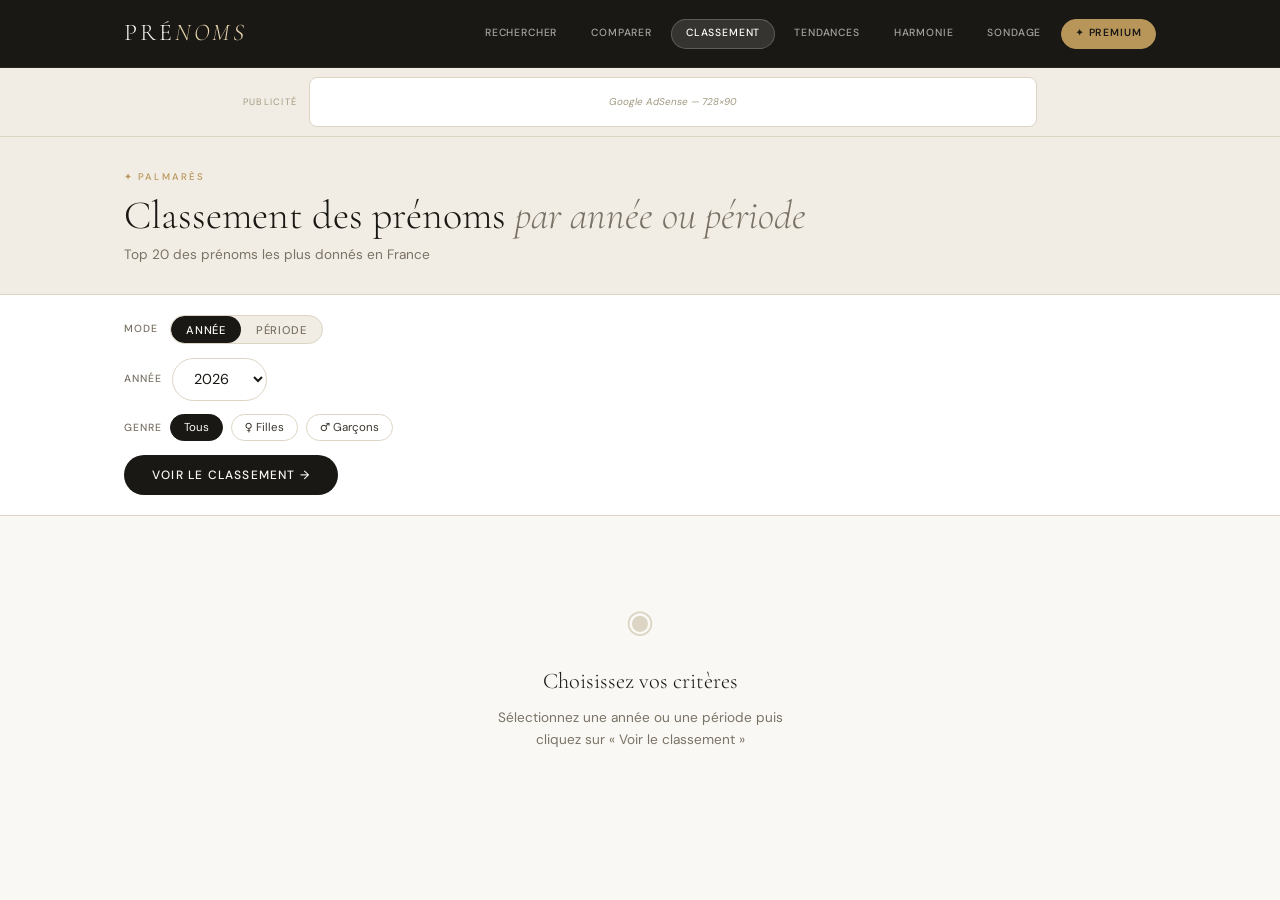
==== classement.html @ d9d8fb1e "Add files via upload" ====
<!DOCTYPE html>
<html lang="fr">
<head>
<meta charset="UTF-8">
<meta name="viewport" content="width=device-width, initial-scale=1">
<title>Classement — Prénoms</title>
<link href="https://fonts.googleapis.com/css2?family=Cormorant+Garamond:ital,wght@0,300;0,400;0,500;1,300;1,400&family=DM+Sans:opsz,wght@9..40,300;9..40,400;9..40,500&display=swap" rel="stylesheet">
<link rel="stylesheet" href="styles.css">
</head>
<body>

<nav id="nav"><div class="nav-inner">
  <a class="logo" href="index.html">Pré<span>noms</span></a>
  <button class="nav-burger" onclick="toggleMenu()"><span></span><span></span><span></span></button>
  <div class="nav-links" id="navLinks">
    <a class="nav-link" href="recherche.html">Rechercher</a>
    <a class="nav-link" href="comparer.html">Comparer</a>
    <a class="nav-link active" href="classement.html">Classement</a>
    <a class="nav-link" href="tendances.html">Tendances</a>
    <a class="nav-link" href="harmonie.html">Harmonie</a>
    <a class="nav-link" href="sondage.html">Sondage</a>
    <a class="nav-link nav-premium" href="premium.html">✦ Premium</a>
  </div>
</div></nav>

<div class="ad-banner"><span class="ad-label">Publicité</span><div class="ad-slot ad-slot-728">Google AdSense — 728×90</div></div>

<div class="page-header"><div class="container">
  <div>
    <p class="page-tag">✦ Palmarès</p>
    <h1 class="page-title">Classement des prénoms <em>par année ou période</em></h1>
    <p class="page-sub">Top 20 des prénoms les plus donnés en France</p>
  </div>
</div></div>

<div style="background:var(--white);border-bottom:1px solid var(--border);padding:1.25rem 0">
  <div class="container">
    <div style="display:flex;flex-direction:column;gap:.85rem">
      <div style="display:flex;gap:.75rem;flex-wrap:wrap;align-items:center">
        <span style="font-size:.65rem;letter-spacing:.1em;text-transform:uppercase;color:var(--ink-3);font-weight:500">Mode</span>
        <div class="seg-ctrl">
          <button class="seg-btn active" id="modeA" onclick="setMode('annee')">Année</button>
          <button class="seg-btn" id="modeP" onclick="setMode('periode')">Période</button>
        </div>
      </div>
      <div id="anneeRow" style="display:flex;gap:.6rem;align-items:center;flex-wrap:wrap">
        <span style="font-size:.65rem;letter-spacing:.1em;text-transform:uppercase;color:var(--ink-3);font-weight:500">Année</span>
        <select id="anneeSelect" class="form-select" style="width:auto"></select>
      </div>
      <div id="periodeRow" style="display:none;gap:.6rem;align-items:center;flex-wrap:wrap">
        <span style="font-size:.65rem;letter-spacing:.1em;text-transform:uppercase;color:var(--ink-3);font-weight:500">De</span>
        <select id="deSelect" class="form-select" style="width:auto"></select>
        <span style="font-size:.72rem;color:var(--ink-3)">à</span>
        <select id="aSelect" class="form-select" style="width:auto"></select>
      </div>
      <div style="display:flex;gap:.5rem;flex-wrap:wrap;align-items:center">
        <span style="font-size:.65rem;letter-spacing:.1em;text-transform:uppercase;color:var(--ink-3);font-weight:500">Genre</span>
        <button class="qtag" id="gAll" onclick="setGenre('all')" style="background:var(--ink);color:var(--cream);border-color:var(--ink)">Tous</button>
        <button class="qtag" id="gF" onclick="setGenre('f')">♀ Filles</button>
        <button class="qtag" id="gM" onclick="setGenre('m')">♂ Garçons</button>
      </div>
      <div><button class="btn-ink" id="goBtn" onclick="doClassement()">Voir le classement →</button></div>
    </div>
  </div>
</div>

<div style="max-width:800px;margin:0 auto;padding:1.5rem" id="mainArea">
  <div class="empty-state">
    <div class="empty-icon">◉</div>
    <h3 class="empty-title">Choisissez vos critères</h3>
    <p class="empty-sub">Sélectionnez une année ou une période puis cliquez sur « Voir le classement »</p>
  </div>
</div>

<script src="app.js"></script>
<script>
let mode = 'annee', genre = 'all';

const years = [];
const currentYear = new Date().getFullYear();
for (let y = currentYear; y >= 1970; y--) years.push(y);
['anneeSelect','deSelect','aSelect'].forEach(id => {
  const sel = document.getElementById(id);
  years.forEach(y => { const o = document.createElement('option'); o.value = y; o.textContent = y; sel.appendChild(o); });
});
document.getElementById('aSelect').value = currentYear;
document.getElementById('deSelect').value = currentYear - 5;

function setMode(m) {
  mode = m;
  document.getElementById('modeA').className = 'seg-btn' + (m === 'annee' ? ' active' : '');
  document.getElementById('modeP').className = 'seg-btn' + (m === 'periode' ? ' active' : '');
  document.getElementById('anneeRow').style.display = m === 'annee' ? 'flex' : 'none';
  document.getElementById('periodeRow').style.display = m === 'periode' ? 'flex' : 'none';
}

function setGenre(g) {
  genre = g;
  ['gAll','gF','gM'].forEach(id => document.getElementById(id).style.cssText = '');
  const active = { gAll: 'all', gF: 'f', gM: 'm' };
  Object.entries(active).forEach(([id, val]) => {
    if (val === g) document.getElementById(id).style.cssText = 'background:var(--ink);color:var(--cream);border-color:var(--ink)';
  });
}

async function doClassement() {
  const btn = document.getElementById('goBtn');
  btn.disabled = true; btn.textContent = 'Chargement…';
  const area = document.getElementById('mainArea');
  showLoading(area, 'Génération du classement en cours…');

  let periodLabel, from, to;
  if (mode === 'annee') {
    from = to = document.getElementById('anneeSelect').value;
    periodLabel = `Année ${from}`;
  } else {
    from = Math.min(+document.getElementById('deSelect').value, +document.getElementById('aSelect').value);
    to = Math.max(+document.getElementById('deSelect').value, +document.getElementById('aSelect').value);
    periodLabel = `${from} – ${to}`;
  }
  const genreLabel = genre === 'f' ? 'féminins uniquement' : genre === 'm' ? 'masculins uniquement' : 'mixte (filles et garçons)';

  try {
    const data = await callClaude(`TOP 20 des prénoms ${genreLabel} en France pour ${from === to ? 'l\'année ' + from : 'la période ' + from + '–' + to}. Nous sommes en ${new Date().getFullYear()}, utilise les données les plus récentes disponibles. UNIQUEMENT JSON sans markdown:
{"periode":"${periodLabel}","prenoms":[{"rang":1,"prenom":"Nom","genre":"féminin|masculin","origine":"ex:latin","naissances":8500,"tendance":"montant|stable|déclinant","variation":0}]}
Exactement 20 entrées. variation = évolution rang vs période précédente (positif=progression, négatif=recul). Sois historiquement réaliste.`, 2000);
    renderClassement(data, periodLabel);
  } catch(e) { showError(area); }
  btn.disabled = false; btn.textContent = 'Voir le classement →';
}

function renderClassement(data, label) {
  const area = document.getElementById('mainArea');
  const list = data.prenoms || [];
  if (!list.length) { showError(area, 'Aucun résultat.'); return; }
  const maxNb = list[0].naissances || 1;
  const top3 = list.slice(0, 3);
  const rest = list.slice(3);

  const podiumOrder = [top3[1], top3[0], top3[2]];
  const podClass = ['podium-2', 'podium-1', 'podium-3'];
  const podRank = [2, 1, 3];

  area.innerHTML = `
  <div style="display:inline-block;background:var(--ink);color:var(--gold-l);font-size:.62rem;font-weight:500;letter-spacing:.12em;text-transform:uppercase;padding:.3rem .85rem;border-radius:var(--radius-pill);margin-bottom:1.25rem">✦ ${label}</div>
  <div class="ad-slot ad-slot-728" style="margin-bottom:1.25rem;height:50px">AdSense</div>
  <div class="podium">
    ${podiumOrder.map((p, i) => p ? `<div class="podium-item ${podClass[i]}">
      <span class="badge ${p.genre === 'féminin' ? 'badge-f' : 'badge-m'}" style="font-size:.55rem">${p.genre === 'féminin' ? '♀' : '♂'}</span>
      <div class="podium-name">${p.prenom}</div>
      <div class="podium-block"><span class="podium-rank">${podRank[i]}</span></div>
      <div class="podium-nb">${(p.naissances || 0).toLocaleString()}</div>
    </div>` : '').join('')}
  </div>
  <div>
    ${rest.map((p, i) => {
      const v = p.variation || 0;
      const trendSpan = v > 0 ? `<span class="rank-trend trend-up">↑${v}</span>` : v < 0 ? `<span class="rank-trend trend-dn">↓${Math.abs(v)}</span>` : `<span class="rank-trend trend-eq">—</span>`;
      return `<div class="rank-item" style="animation-delay:${i * .03}s" onclick="window.location.href='recherche.html?q=${p.prenom}'">
        <span class="rank-num">${p.rang}</span>
        <div class="rank-name-col"><div class="rank-name">${p.prenom}</div><div class="rank-origin-label">${p.origine || ''}</div></div>
        <div class="rank-bar-col"><div class="score-bar-bg"><div class="score-bar-fill" style="width:${Math.round((p.naissances || 0) / maxNb * 100)}%"></div></div></div>
        <span class="rank-count">${(p.naissances || 0).toLocaleString()}</span>
        ${trendSpan}
      </div>`;
    }).join('')}
  </div>
  <div style="margin-top:1.25rem">${gateHTML('✦ Rapport Premium', 'Historique complet depuis 1900, analyse décennale, PDF à télécharger.')}</div>`;
}
</script>
</body>
</html>
---- styles.css ----
/* ═══════════════════════════════════════════════
   PRÉNOMS.FR — Charte Éditorial Doré
   styles.css
   ═══════════════════════════════════════════════ */

/* ── TOKENS ── */
:root {
  --gold: #b8965a;
  --gold-l: #e8d5b0;
  --gold-pale: #faf5ec;
  --gold-deep: #8a6a30;
  --ink: #1a1814;
  --ink-2: #3d3830;
  --ink-3: #7a7266;
  --ink-4: #a09880;
  --cream: #faf8f4;
  --cream-2: #f2ede4;
  --cream-3: #ece6da;
  --border: #ddd5c4;
  --border-2: #ccc4b0;
  --white: #ffffff;
  --radius: 12px;
  --radius-sm: 8px;
  --radius-pill: 50px;
  --shadow: 0 2px 16px rgba(26,24,20,.08);
  --shadow-lg: 0 8px 40px rgba(26,24,20,.12);
  --font-serif: 'Cormorant Garamond', Georgia, serif;
  --font-sans: 'DM Sans', system-ui, sans-serif;
  --trans: .2s ease;
}

/* ── RESET ── */
*, *::before, *::after { box-sizing: border-box; margin: 0; padding: 0; }
html { scroll-behavior: smooth; font-size: 16px; }
body { font-family: var(--font-sans); background: var(--cream); color: var(--ink); overflow-x: hidden; line-height: 1.6; }
img { max-width: 100%; display: block; }
a { text-decoration: none; color: inherit; }
button { font-family: var(--font-sans); cursor: pointer; }

/* ── CONTAINER ── */
.container { max-width: 1080px; margin: 0 auto; padding: 0 1.5rem; }

/* ══════════════════════════════════════
   NAVIGATION
══════════════════════════════════════ */
#nav {
  position: sticky; top: 0; z-index: 200;
  background: var(--ink);
  border-bottom: 1px solid rgba(255,255,255,.06);
}
.nav-inner {
  max-width: 1080px; margin: 0 auto;
  padding: .9rem 1.5rem;
  display: flex; align-items: center; justify-content: space-between; gap: 1rem;
}
.logo {
  font-family: var(--font-serif); font-size: 1.5rem; font-weight: 300;
  color: var(--cream); letter-spacing: .12em; text-transform: uppercase;
  white-space: nowrap; flex-shrink: 0;
}
.logo span { color: var(--gold-l); font-style: italic; }
.logo:hover span { color: var(--gold); }

.nav-links { display: flex; gap: .3rem; align-items: center; }
.nav-link {
  font-size: .65rem; font-weight: 500; letter-spacing: .08em; text-transform: uppercase;
  color: rgba(255,255,255,.6); padding: .35rem .85rem; border-radius: var(--radius-pill);
  border: 1px solid transparent; transition: var(--trans);
}
.nav-link:hover { color: #fff; background: rgba(255,255,255,.08); border-color: rgba(255,255,255,.15); }
.nav-link.active { color: #fff; background: rgba(255,255,255,.12); border-color: rgba(255,255,255,.2); }
.nav-premium {
  background: var(--gold); color: var(--ink) !important; border-color: var(--gold) !important;
  font-weight: 600;
}
.nav-premium:hover { background: var(--gold-l); border-color: var(--gold-l) !important; }

.nav-burger { display: none; flex-direction: column; gap: 5px; background: none; border: none; padding: .25rem; }
.nav-burger span { display: block; width: 22px; height: 1.5px; background: rgba(255,255,255,.7); transition: var(--trans); border-radius: 2px; }

/* ══════════════════════════════════════
   PUBLICITÉ
══════════════════════════════════════ */
.ad-banner {
  background: var(--cream-2); border-bottom: 1px solid var(--border);
  padding: .55rem 1.5rem;
  display: flex; align-items: center; justify-content: center; gap: .75rem;
}
.ad-banner-footer { border-top: 1px solid var(--border); border-bottom: none; }
.ad-label { font-size: .58rem; letter-spacing: .14em; text-transform: uppercase; color: var(--ink-4); flex-shrink: 0; }
.ad-slot {
  background: var(--white); border: 1px solid var(--border); border-radius: var(--radius-sm);
  display: flex; align-items: center; justify-content: center;
  font-size: .62rem; color: var(--ink-4); font-style: italic;
}
.ad-slot-728 { width: min(728px, 100%); height: 50px; }
.ad-slot-970 { width: min(970px, 100%); height: 50px; }
.ad-slot-300 { width: 300px; height: 250px; }
.ad-slot-160 { width: 160px; height: 600px; }

/* ══════════════════════════════════════
   HERO
══════════════════════════════════════ */
.hero {
  min-height: 92vh;
  background: var(--ink);
  display: flex; flex-direction: column; align-items: center; justify-content: center;
  text-align: center; padding: 5rem 1.5rem 4rem;
  position: relative; overflow: hidden;
}
.hero::before {
  content: '';
  position: absolute; inset: 0;
  background: radial-gradient(ellipse 80% 60% at 50% 115%, rgba(184,150,90,.2) 0%, transparent 65%);
  pointer-events: none;
}
.hero::after {
  content: '';
  position: absolute; bottom: 0; left: 0; right: 0; height: 1px;
  background: linear-gradient(90deg, transparent, var(--gold), transparent);
  opacity: .4;
}
.hero-ornament {
  font-size: 1.2rem; color: var(--gold); margin-bottom: 1.5rem; letter-spacing: .3em;
  animation: fadeUp .6s ease both;
}
.hero-content { position: relative; z-index: 1; max-width: 700px; }
.hero-tag {
  font-size: .65rem; letter-spacing: .25em; text-transform: uppercase;
  color: var(--gold); font-weight: 500; margin-bottom: 1.1rem;
  animation: fadeUp .6s .1s ease both;
}
.hero-title {
  font-family: var(--font-serif); font-size: clamp(2.8rem, 7vw, 5.5rem);
  font-weight: 300; color: var(--cream); line-height: 1.08; margin-bottom: 1.25rem;
  animation: fadeUp .6s .2s ease both;
}
.hero-title em { font-style: italic; color: var(--gold-l); }
.hero-sub {
  font-size: clamp(.88rem, 2vw, 1.05rem); color: rgba(250,248,244,.5);
  max-width: 520px; line-height: 1.8; margin: 0 auto 2.5rem;
  animation: fadeUp .6s .3s ease both;
}
.hero-cta { display: flex; gap: .75rem; flex-wrap: wrap; justify-content: center; animation: fadeUp .6s .4s ease both; }
.hero-scroll-hint {
  position: absolute; bottom: 2.5rem; left: 50%; transform: translateX(-50%);
  color: rgba(255,255,255,.2); font-size: .75rem; letter-spacing: .15em;
  animation: fadeUp .6s .8s ease both, bob 2s 1.5s ease-in-out infinite;
}

/* ══════════════════════════════════════
   BOUTONS
══════════════════════════════════════ */
.btn-primary {
  display: inline-block; background: var(--gold); color: var(--ink);
  border: none; padding: .85rem 2rem;
  font-family: var(--font-sans); font-size: .78rem; font-weight: 500;
  letter-spacing: .1em; text-transform: uppercase; border-radius: var(--radius-pill);
  transition: var(--trans);
}
.btn-primary:hover { background: var(--gold-l); transform: translateY(-1px); }
.btn-primary:active { transform: none; }

.btn-ghost {
  display: inline-block; background: transparent; color: rgba(250,248,244,.75);
  border: 1px solid rgba(255,255,255,.22); padding: .85rem 2rem;
  font-family: var(--font-sans); font-size: .78rem; font-weight: 500;
  letter-spacing: .1em; text-transform: uppercase; border-radius: var(--radius-pill);
  transition: var(--trans);
}
.btn-ghost:hover { background: rgba(255,255,255,.08); color: #fff; border-color: rgba(255,255,255,.4); }

.btn-ghost-light {
  display: inline-block; background: transparent; color: var(--ink-2);
  border: 1px solid var(--border); padding: .85rem 2rem;
  font-family: var(--font-sans); font-size: .78rem; font-weight: 500;
  letter-spacing: .1em; text-transform: uppercase; border-radius: var(--radius-pill);
  transition: var(--trans);
}
.btn-ghost-light:hover { border-color: var(--ink-3); color: var(--ink); }

.btn-ink {
  display: inline-block; background: var(--ink); color: var(--cream);
  border: none; padding: .75rem 1.75rem;
  font-family: var(--font-sans); font-size: .75rem; font-weight: 500;
  letter-spacing: .1em; text-transform: uppercase; border-radius: var(--radius-pill);
  transition: var(--trans); cursor: pointer;
}
.btn-ink:hover { background: var(--ink-2); }
.btn-ink:disabled { opacity: .4; cursor: not-allowed; }

/* ══════════════════════════════════════
   MICRO LABELS / TITRES DE SECTIONS
══════════════════════════════════════ */
.section-micro {
  font-size: .62rem; letter-spacing: .25em; text-transform: uppercase;
  color: var(--gold); font-weight: 500; margin-bottom: .6rem; text-align: center;
}
.section-title {
  font-family: var(--font-serif); font-size: clamp(1.9rem, 4.5vw, 3rem);
  font-weight: 300; color: var(--ink); line-height: 1.2;
  margin-bottom: .75rem; text-align: center;
}
.section-title em { font-style: italic; color: var(--ink-3); }
.section-sub {
  font-size: .9rem; color: var(--ink-3); text-align: center;
  max-width: 480px; margin: 0 auto 3rem; line-height: 1.75;
}

/* ══════════════════════════════════════
   RECHERCHE RAPIDE
══════════════════════════════════════ */
.quick-search-section {
  background: var(--white); border-bottom: 1px solid var(--border);
  padding: 2rem 0;
}
.search-bar-wrap {
  display: flex; max-width: 600px; margin: 0 auto;
  background: var(--cream); border: 1px solid var(--border); border-radius: var(--radius-pill);
  overflow: hidden; box-shadow: var(--shadow);
}
.search-input {
  flex: 1; border: none; outline: none; background: transparent;
  padding: .85rem 1.4rem; font-family: var(--font-sans); font-size: .95rem; color: var(--ink);
}
.search-input::placeholder { color: var(--ink-4); }
.search-btn {
  background: var(--ink); color: var(--cream); border: none;
  padding: .85rem 1.6rem; font-family: var(--font-sans);
  font-size: .72rem; font-weight: 500; letter-spacing: .1em; text-transform: uppercase;
  border-radius: 0 var(--radius-pill) var(--radius-pill) 0;
  transition: var(--trans); white-space: nowrap;
}
.search-btn:hover { background: var(--gold); color: var(--ink); }
.search-btn:disabled { opacity: .4; cursor: not-allowed; }
.quick-tags {
  display: flex; gap: .4rem; flex-wrap: wrap; justify-content: center;
  margin-top: .9rem; max-width: 600px; margin-left: auto; margin-right: auto;
}
.qtag {
  font-size: .72rem; background: var(--white); border: 1px solid var(--border);
  color: var(--ink-2); padding: .32rem .8rem; border-radius: var(--radius-pill);
  transition: var(--trans);
}
.qtag:hover { background: var(--ink); color: var(--cream); border-color: var(--ink); }

/* Résultat rapide */
.quick-result-card {
  max-width: 600px; margin: 1.25rem auto 0;
  background: var(--cream-2); border: 1px solid var(--border); border-radius: var(--radius);
  padding: 1.25rem; animation: fadeUp .3s ease;
}
.qr-name { font-family: var(--font-serif); font-size: 1.8rem; font-weight: 300; color: var(--ink); }
.qr-origin { font-size: .72rem; color: var(--ink-3); margin-bottom: .5rem; }
.qr-chips { display: flex; gap: .4rem; flex-wrap: wrap; margin-bottom: .7rem; }
.chip {
  font-size: .6rem; font-weight: 500; letter-spacing: .08em; text-transform: uppercase;
  padding: .22rem .65rem; border-radius: var(--radius-pill);
}
.chip-f { background: #fdf0f5; color: #c2547a; border: 1px solid #f4c0d1; }
.chip-m { background: #eef3fb; color: #2d5f9e; border: 1px solid #b5d4f4; }
.chip-mx { background: #f4f0fb; color: #6b52c4; border: 1px solid #cbc7f0; }
.chip-gold { background: var(--cream-2); color: var(--gold-deep); border: 1px solid var(--gold-l); }
.chip-neutral { background: var(--cream-2); color: var(--ink-3); border: 1px solid var(--border); }
.qr-meaning { font-size: .88rem; color: var(--ink-2); line-height: 1.65; margin-bottom: .85rem; }
.qr-scores { display: grid; grid-template-columns: repeat(2,1fr); gap: .4rem; }
.qr-score-item { background: var(--white); border: 1px solid var(--border); border-radius: var(--radius-sm); padding: .55rem .75rem; }
.qrs-label { font-size: .58rem; letter-spacing: .12em; text-transform: uppercase; color: var(--ink-4); margin-bottom: .2rem; }
.qrs-val { font-size: .85rem; font-weight: 500; color: var(--ink-2); }
.qr-cta { margin-top: .85rem; }

/* ══════════════════════════════════════
   OUTILS
══════════════════════════════════════ */
.tools-section { padding: 5rem 0; background: var(--cream); }
.tools-grid {
  display: grid; grid-template-columns: repeat(auto-fit, minmax(280px, 1fr));
  gap: 1rem;
}
.tool-card {
  background: var(--white); border: 1px solid var(--border); border-radius: var(--radius);
  padding: 1.75rem; display: block; position: relative;
  transition: var(--trans); overflow: hidden;
}
.tool-card::before {
  content: ''; position: absolute; bottom: 0; left: 0; right: 0; height: 2px;
  background: linear-gradient(90deg, transparent, var(--gold), transparent);
  opacity: 0; transition: var(--trans);
}
.tool-card:hover { border-color: var(--gold-l); transform: translateY(-3px); box-shadow: var(--shadow-lg); }
.tool-card:hover::before { opacity: 1; }
.tool-card:hover .tool-arrow { color: var(--gold); }
.tool-icon { font-size: 1.6rem; color: var(--gold); margin-bottom: 1rem; }
.tool-title {
  font-family: var(--font-serif); font-size: 1.25rem; font-weight: 300;
  color: var(--ink); margin-bottom: .45rem;
}
.tool-desc { font-size: .82rem; color: var(--ink-3); line-height: 1.65; margin-bottom: 1.5rem; }
.tool-arrow { font-size: .72rem; font-weight: 500; letter-spacing: .06em; text-transform: uppercase; color: var(--ink-4); transition: var(--trans); }

/* ══════════════════════════════════════
   STATS
══════════════════════════════════════ */
.stats-section { background: var(--ink); padding: 4rem 0; }
.stats-grid {
  display: grid; grid-template-columns: repeat(auto-fit, minmax(150px,1fr));
  gap: 1rem; margin-bottom: 2.5rem;
}
.stat { text-align: center; }
.stat-n {
  font-family: var(--font-serif); font-size: 2.8rem; font-weight: 300;
  color: var(--gold-l); line-height: 1;
}
.stat-l { font-size: .65rem; letter-spacing: .14em; text-transform: uppercase; color: rgba(250,248,244,.35); margin-top: .35rem; }
.stats-quote {
  text-align: center; font-family: var(--font-serif); font-size: 1.15rem;
  font-style: italic; color: rgba(250,248,244,.35); max-width: 480px; margin: 0 auto;
}

/* ══════════════════════════════════════
   TENDANCES
══════════════════════════════════════ */
.trending-section { padding: 5rem 0; background: var(--cream-2); border-top: 1px solid var(--border); }
.trending-grid {
  display: grid; grid-template-columns: repeat(auto-fit, minmax(200px,1fr));
  gap: 1rem; margin-top: 2.5rem;
}
.trending-col { background: var(--white); border: 1px solid var(--border); border-radius: var(--radius); padding: 1.25rem; }
.trending-col-head {
  font-size: .62rem; letter-spacing: .16em; text-transform: uppercase;
  font-weight: 500; color: var(--ink-3); margin-bottom: .9rem;
  display: flex; align-items: center; gap: .5rem;
}
.tcol-dot { width: 8px; height: 8px; border-radius: 50%; flex-shrink: 0; }
.tcol-dot-f { background: #c2547a; }
.tcol-dot-m { background: #2d5f9e; }
.tcol-dot-mx { background: #6b52c4; }
.trow {
  display: flex; align-items: center; gap: .65rem;
  padding: .5rem 0; border-bottom: 1px solid var(--cream-2);
  transition: var(--trans);
}
.trow:last-child { border-bottom: none; }
.trow:hover .tname { color: var(--gold); }
.trank { font-family: var(--font-serif); font-size: 1.05rem; color: var(--gold); width: 20px; text-align: right; flex-shrink: 0; }
.tname { font-size: .9rem; color: var(--ink-2); flex: 1; }
.tup { font-size: .7rem; color: #5a9a6a; font-weight: 500; }

/* ══════════════════════════════════════
   COMMENT ÇA MARCHE
══════════════════════════════════════ */
.how-section { padding: 5rem 0; background: var(--white); border-top: 1px solid var(--border); }
.steps-grid { display: grid; grid-template-columns: repeat(auto-fit, minmax(200px,1fr)); gap: 2rem; margin-top: 2.5rem; }
.step { text-align: center; }
.step-n {
  font-family: var(--font-serif); font-size: 3.5rem; font-weight: 300;
  color: var(--gold-l); line-height: 1; margin-bottom: .5rem;
}
.step-title { font-size: .9rem; font-weight: 500; color: var(--ink); margin-bottom: .4rem; }
.step-desc { font-size: .8rem; color: var(--ink-3); line-height: 1.65; }

/* ══════════════════════════════════════
   PREMIUM
══════════════════════════════════════ */
.premium-section { padding: 5rem 0; background: var(--gold-pale); border-top: 1px solid var(--gold-l); }
.premium-box { max-width: 680px; margin: 0 auto; text-align: center; }
.premium-badge {
  display: inline-block; background: var(--gold); color: var(--ink);
  font-size: .62rem; font-weight: 600; letter-spacing: .14em; text-transform: uppercase;
  padding: .35rem .95rem; border-radius: var(--radius-pill); margin-bottom: 1rem;
}
.premium-title {
  font-family: var(--font-serif); font-size: clamp(1.8rem, 4vw, 2.5rem);
  font-weight: 300; color: var(--ink); line-height: 1.25; margin-bottom: .75rem;
}
.premium-title em { font-style: italic; }
.premium-list {
  list-style: none; display: grid; grid-template-columns: repeat(auto-fit, minmax(220px,1fr));
  gap: .5rem; text-align: left; margin: 1.5rem 0 2rem;
}
.premium-list li { font-size: .85rem; color: var(--ink-2); padding: .35rem 0; }
.premium-price {
  font-family: var(--font-serif); font-size: 2.8rem; font-weight: 300;
  color: var(--ink); margin-bottom: .25rem;
}
.premium-period { font-size: .85rem; color: var(--ink-3); }
.premium-cta { display: flex; gap: .75rem; justify-content: center; flex-wrap: wrap; margin-top: 1.5rem; }

/* ══════════════════════════════════════
   FOOTER
══════════════════════════════════════ */
footer { background: var(--ink); padding: 3rem 0 0; }
.footer-inner {
  display: flex; flex-wrap: wrap; gap: 2.5rem; justify-content: space-between;
  padding-bottom: 2.5rem; border-bottom: 1px solid rgba(255,255,255,.07);
}
.footer-brand p { font-size: .78rem; color: rgba(255,255,255,.3); margin-top: .6rem; max-width: 220px; line-height: 1.65; }
.footer-col h4 {
  font-size: .6rem; letter-spacing: .16em; text-transform: uppercase;
  font-weight: 500; color: rgba(255,255,255,.28); margin-bottom: .75rem;
}
.footer-col a { display: block; font-size: .8rem; color: rgba(255,255,255,.42); margin-bottom: .38rem; transition: var(--trans); }
.footer-col a:hover { color: var(--gold-l); }
.footer-bottom {
  padding: 1.25rem 0; display: flex; flex-wrap: wrap;
  justify-content: space-between; align-items: center; gap: .5rem;
}
.footer-bottom p { font-size: .68rem; color: rgba(255,255,255,.22); }
.footer-ad-note { font-style: italic; }

/* ══════════════════════════════════════
   PAGE INTÉRIEURE — HEADER
══════════════════════════════════════ */
.page-header {
  background: var(--cream-2); border-bottom: 1px solid var(--border);
  padding: 2rem 0 1.75rem;
}
.page-header .container { display: flex; align-items: flex-end; justify-content: space-between; gap: 1rem; flex-wrap: wrap; }
.page-tag { font-size: .6rem; letter-spacing: .22em; text-transform: uppercase; color: var(--gold); font-weight: 500; margin-bottom: .4rem; }
.page-title { font-family: var(--font-serif); font-size: clamp(1.6rem, 4vw, 2.5rem); font-weight: 300; color: var(--ink); line-height: 1.2; }
.page-title em { font-style: italic; color: var(--ink-3); }
.page-sub { font-size: .85rem; color: var(--ink-3); margin-top: .35rem; }

/* ══════════════════════════════════════
   LAYOUT PAGE INTÉRIEURE
══════════════════════════════════════ */
.page-layout {
  max-width: 1080px; margin: 0 auto; padding: 2rem 1.5rem;
  display: grid; grid-template-columns: 1fr 200px; gap: 2rem;
}
.page-main { min-width: 0; }
.page-sidebar { display: flex; flex-direction: column; gap: 1rem; }

/* ══════════════════════════════════════
   CARDS GÉNÉRIQUES
══════════════════════════════════════ */
.card {
  background: var(--white); border: 1px solid var(--border);
  border-radius: var(--radius); padding: 1.5rem;
}
.card-title {
  font-family: var(--font-serif); font-size: 1.2rem; font-weight: 300;
  color: var(--ink); margin-bottom: 1rem;
}
.card-label {
  font-size: .6rem; letter-spacing: .16em; text-transform: uppercase;
  font-weight: 500; color: var(--ink-3); margin-bottom: .5rem;
}

/* ══════════════════════════════════════
   FORMULAIRES
══════════════════════════════════════ */
.form-group { margin-bottom: .9rem; }
.form-label { font-size: .65rem; letter-spacing: .14em; text-transform: uppercase; font-weight: 500; color: var(--ink-3); display: block; margin-bottom: .4rem; }
.form-input {
  width: 100%; border: 1px solid var(--border); border-radius: var(--radius-pill);
  padding: .65rem 1.1rem; font-family: var(--font-sans); font-size: .9rem;
  color: var(--ink); background: var(--white); outline: none; transition: var(--trans);
}
.form-input:focus { border-color: var(--gold); }
.form-input::placeholder { color: var(--ink-4); }
.form-select {
  width: 100%; border: 1px solid var(--border); border-radius: var(--radius-pill);
  padding: .65rem 1.1rem; font-family: var(--font-sans); font-size: .9rem;
  color: var(--ink); background: var(--white); outline: none; cursor: pointer; transition: var(--trans);
}
.form-select:focus { border-color: var(--gold); }
.form-textarea {
  width: 100%; border: 1px solid var(--border); border-radius: var(--radius);
  padding: .75rem 1.1rem; font-family: var(--font-sans); font-size: .88rem;
  color: var(--ink); background: var(--white); outline: none; resize: vertical;
  min-height: 80px; transition: var(--trans);
}
.form-textarea:focus { border-color: var(--gold); }

/* ══════════════════════════════════════
   SEGMENTED CONTROLS
══════════════════════════════════════ */
.seg-ctrl {
  display: inline-flex; background: var(--cream-2); border: 1px solid var(--border);
  border-radius: var(--radius-pill); overflow: hidden;
}
.seg-btn {
  border: none; background: transparent; font-family: var(--font-sans);
  font-size: .7rem; font-weight: 500; letter-spacing: .06em; text-transform: uppercase;
  color: var(--ink-3); padding: .42rem .95rem; cursor: pointer; transition: var(--trans);
}
.seg-btn.active { background: var(--ink); color: var(--cream); border-radius: var(--radius-pill); }

/* ══════════════════════════════════════
   BADGES GENRE
══════════════════════════════════════ */
.badge-f { background: #fdf0f5; color: #c2547a; border: 1px solid #f4c0d1; }
.badge-m { background: #eef3fb; color: #2d5f9e; border: 1px solid #b5d4f4; }
.badge-mx { background: #f4f0fb; color: #6b52c4; border: 1px solid #cbc7f0; }
.badge-up { background: #edf8f0; color: #2a7a3a; border: 1px solid #9edcaa; }
.badge-dn { background: #fdf4f4; color: #a33; border: 1px solid #f7c1c1; }
.badge-st { background: var(--cream-2); color: var(--ink-3); border: 1px solid var(--border); }
.badge {
  font-size: .6rem; font-weight: 500; letter-spacing: .08em; text-transform: uppercase;
  padding: .22rem .65rem; border-radius: var(--radius-pill); display: inline-block;
}

/* ══════════════════════════════════════
   SCORE BARS
══════════════════════════════════════ */
.score-bar-row { display: flex; align-items: center; gap: .6rem; margin-bottom: .5rem; }
.score-bar-label { font-size: .72rem; color: var(--ink-3); width: 150px; flex-shrink: 0; }
.score-bar-bg { flex: 1; height: 5px; background: var(--cream-2); border-radius: 3px; overflow: hidden; }
.score-bar-fill { height: 100%; background: var(--gold); border-radius: 3px; transition: width .6s ease; }
.score-bar-val { font-size: .72rem; color: var(--ink-3); width: 30px; text-align: right; }

/* ══════════════════════════════════════
   SPARKLINES
══════════════════════════════════════ */
.sparkline-row { display: flex; align-items: center; gap: .5rem; margin-bottom: .3rem; }
.spark-year { font-size: .68rem; color: var(--ink-3); width: 34px; text-align: right; flex-shrink: 0; }
.spark-bg { flex: 1; height: 7px; background: var(--cream-2); border-radius: 4px; overflow: hidden; }
.spark-fill { height: 100%; background: var(--gold); border-radius: 4px; transition: width .5s ease; }
.spark-count { font-size: .68rem; color: var(--ink-3); width: 38px; }

/* ══════════════════════════════════════
   PAYWALL GATE
══════════════════════════════════════ */
.gate {
  background: var(--ink); border-radius: var(--radius); padding: 1.1rem 1.4rem;
  display: flex; align-items: center; justify-content: space-between; gap: 1rem; flex-wrap: wrap;
}
.gate-text { color: rgba(255,255,255,.65); font-size: .82rem; line-height: 1.55; }
.gate-text strong { color: var(--cream); display: block; margin-bottom: .15rem; }
.gate-btn {
  background: var(--gold); color: var(--ink); border: none;
  padding: .55rem 1.2rem; border-radius: var(--radius-pill);
  font-size: .7rem; font-weight: 600; letter-spacing: .08em; text-transform: uppercase;
  cursor: pointer; white-space: nowrap; transition: var(--trans); flex-shrink: 0;
}
.gate-btn:hover { background: var(--gold-l); }

/* ══════════════════════════════════════
   LOADING
══════════════════════════════════════ */
.loading-bar-wrap { height: 2px; background: var(--cream-2); border-radius: 2px; overflow: hidden; margin-bottom: .75rem; }
.loading-bar { height: 100%; background: var(--gold); border-radius: 2px; width: 0; animation: loadSlide 1.6s ease-in-out infinite; }
.loading-text { font-size: .78rem; color: var(--ink-3); text-align: center; font-style: italic; padding: .5rem 0; }

/* ══════════════════════════════════════
   EMPTY STATE
══════════════════════════════════════ */
.empty-state { text-align: center; padding: 3.5rem 1rem; }
.empty-icon { font-size: 2rem; color: var(--border); margin-bottom: 1rem; }
.empty-title { font-family: var(--font-serif); font-size: 1.4rem; font-weight: 300; color: var(--ink); margin-bottom: .5rem; }
.empty-sub { font-size: .85rem; color: var(--ink-3); max-width: 300px; margin: 0 auto; }
.empty-suggestions { display: flex; gap: .4rem; flex-wrap: wrap; justify-content: center; margin-top: 1rem; }

/* ══════════════════════════════════════
   PODIUM
══════════════════════════════════════ */
.podium { display: flex; align-items: flex-end; justify-content: center; gap: .75rem; margin-bottom: 2rem; }
.podium-item { display: flex; flex-direction: column; align-items: center; gap: .4rem; flex: 1; max-width: 130px; }
.podium-name { font-family: var(--font-serif); font-size: 1.1rem; font-weight: 300; color: var(--ink); text-align: center; line-height: 1.2; }
.podium-block { width: 100%; border-radius: 6px 6px 0 0; display: flex; align-items: center; justify-content: center; }
.podium-rank { font-family: var(--font-serif); font-size: 1.5rem; font-weight: 300; color: rgba(255,255,255,.9); }
.podium-nb { font-size: .65rem; color: var(--ink-3); text-align: center; }
.podium-1 .podium-block { height: 110px; background: var(--gold); }
.podium-2 .podium-block { height: 78px; background: #9a9a9a; }
.podium-3 .podium-block { height: 58px; background: #b87333; }

/* ══════════════════════════════════════
   RANK LIST
══════════════════════════════════════ */
.rank-item {
  background: var(--white); border: 1px solid var(--border); border-radius: 10px;
  padding: .85rem 1.1rem; display: flex; align-items: center; gap: .8rem;
  cursor: pointer; transition: var(--trans); margin-bottom: .45rem;
  animation: fadeUp .25s ease both;
}
.rank-item:hover { border-color: var(--gold-l); background: var(--cream); }
.rank-num { font-family: var(--font-serif); font-size: 1.3rem; font-weight: 300; color: var(--gold); width: 32px; text-align: center; flex-shrink: 0; }
.rank-name-col { flex: 1; min-width: 0; }
.rank-name { font-family: var(--font-serif); font-size: 1.15rem; font-weight: 300; color: var(--ink); }
.rank-origin-label { font-size: .68rem; color: var(--ink-3); }
.rank-bar-col { flex: 1; max-width: 120px; }
.rank-count { font-size: .72rem; color: var(--ink-3); white-space: nowrap; }
.rank-trend { font-size: .72rem; font-weight: 500; min-width: 32px; text-align: right; }
.trend-up { color: #3a8a4a; }
.trend-dn { color: #c33; }
.trend-eq { color: var(--ink-3); }

/* ══════════════════════════════════════
   ANIMATIONS
══════════════════════════════════════ */
@keyframes fadeUp {
  from { opacity: 0; transform: translateY(12px); }
  to { opacity: 1; transform: none; }
}
@keyframes bob {
  0%, 100% { transform: translateX(-50%) translateY(0); }
  50% { transform: translateX(-50%) translateY(6px); }
}
@keyframes loadSlide {
  0% { width: 0; margin-left: 0; }
  50% { width: 55%; margin-left: 25%; }
  100% { width: 0; margin-left: 100%; }
}

/* ══════════════════════════════════════
   SIDEBAR ADS
══════════════════════════════════════ */
.sidebar-section-title {
  font-size: .6rem; letter-spacing: .16em; text-transform: uppercase;
  font-weight: 500; color: var(--ink-3); margin-bottom: .75rem;
  padding-bottom: .5rem; border-bottom: 1px solid var(--border);
}
.sidebar-link {
  display: block; font-size: .82rem; color: var(--ink-2); padding: .38rem 0;
  border-bottom: 1px solid var(--cream-2); transition: var(--trans);
}
.sidebar-link:hover { color: var(--gold); padding-left: .2rem; }
.sidebar-link:last-child { border-bottom: none; }

/* ══════════════════════════════════════
   CARTE GÉOGRAPHIQUE
══════════════════════════════════════ */
.geo-tabs {
  display: flex; gap: .3rem; margin-bottom: .75rem;
}
.geo-tab {
  border: 1px solid var(--border); border-radius: var(--radius-pill);
  background: transparent; font-family: var(--font-sans);
  font-size: .65rem; font-weight: 500; letter-spacing: .08em; text-transform: uppercase;
  color: var(--ink-3); padding: .35rem .85rem; cursor: pointer; transition: var(--trans);
}
.geo-tab.active { background: var(--ink); color: var(--cream); border-color: var(--ink); }
.geo-tab:hover:not(.active) { border-color: var(--gold); color: var(--ink); }

.geo-legend {
  display: flex; flex-wrap: wrap; gap: .5rem 1rem; margin-bottom: 1rem;
  padding: .6rem .75rem; background: var(--cream-2); border-radius: var(--radius-sm);
}
.geo-legend-item { display: flex; align-items: center; gap: .35rem; }
.geo-legend-dot { width: 10px; height: 10px; border-radius: 50%; flex-shrink: 0; }
.geo-legend-item span { font-size: .65rem; color: var(--ink-3); }

.geo-panel {}
.geo-row {
  display: flex; align-items: center; gap: .6rem; padding: .4rem 0;
  border-bottom: 1px solid var(--cream-2);
}
.geo-row:last-child { border-bottom: none; }
.geo-flag { font-size: 1.1rem; width: 24px; text-align: center; flex-shrink: 0; }
.geo-name { font-size: .82rem; color: var(--ink-2); width: 180px; flex-shrink: 0; }
.geo-bar-bg { flex: 1; height: 6px; background: var(--cream-2); border-radius: 4px; overflow: hidden; }
.geo-bar-fill { height: 100%; border-radius: 4px; transition: width .5s ease; }
.geo-badge {
  font-size: .58rem; font-weight: 500; letter-spacing: .07em; text-transform: uppercase;
  padding: .18rem .55rem; border-radius: var(--radius-pill); white-space: nowrap; flex-shrink: 0;
}

/* ══════════════════════════════════════
   PERSONNALITÉS
══════════════════════════════════════ */
.perso-grid {
  display: grid; grid-template-columns: 1fr 1fr; gap: .75rem;
}
.perso-card {
  display: flex; gap: .75rem; align-items: flex-start;
  background: var(--cream-2); border: 1px solid var(--border);
  border-radius: var(--radius-sm); padding: .85rem; transition: var(--trans);
}
.perso-card:hover { border-color: var(--gold-l); background: var(--gold-pale); }
.perso-icon { font-size: 1.4rem; flex-shrink: 0; margin-top: .1rem; }
.perso-body { flex: 1; min-width: 0; }
.perso-nom { font-family: var(--font-serif); font-size: 1rem; font-weight: 400; color: var(--ink); margin-bottom: .2rem; }
.perso-meta { display: flex; gap: .4rem; flex-wrap: wrap; margin-bottom: .35rem; align-items: center; }
.perso-domaine {
  font-size: .58rem; font-weight: 500; letter-spacing: .08em; text-transform: uppercase;
  background: var(--gold-pale); color: var(--gold-deep); border: 1px solid var(--gold-l);
  padding: .15rem .5rem; border-radius: var(--radius-pill);
}
.perso-pays { font-size: .7rem; color: var(--ink-3); }
.perso-desc { font-size: .78rem; color: var(--ink-3); line-height: 1.5; }

@media (max-width: 640px) {
  .perso-grid { grid-template-columns: 1fr; }
  .geo-name { width: 120px; }
}


@media (max-width: 900px) {
  .page-layout { grid-template-columns: 1fr; }
  .page-sidebar { display: none; }
}

@media (max-width: 640px) {
  .nav-links { display: none; flex-direction: column; position: absolute; top: 100%; left: 0; right: 0; background: var(--ink); padding: 1rem; border-top: 1px solid rgba(255,255,255,.08); gap: .25rem; }
  .nav-links.open { display: flex; }
  .nav-burger { display: flex; }
  #nav { position: relative; }
  .hero { min-height: 80vh; padding: 3rem 1.25rem 2.5rem; }
  .tools-grid { grid-template-columns: 1fr; }
  .premium-list { grid-template-columns: 1fr; }
  .steps-grid { grid-template-columns: 1fr 1fr; }
  .trending-grid { grid-template-columns: 1fr; }
  .stats-grid { grid-template-columns: repeat(2,1fr); }
  .footer-inner { flex-direction: column; gap: 1.5rem; }
  .qr-scores { grid-template-columns: 1fr 1fr; }
  .rank-bar-col { display: none; }
  .ad-slot-728 { height: 50px; }
  .score-bar-label { width: 100px; font-size: .68rem; }
  .page-layout { padding: 1rem; }
}

@media (max-width: 400px) {
  .steps-grid { grid-template-columns: 1fr; }
  .hero-cta { flex-direction: column; align-items: center; }
  .btn-primary, .btn-ghost { width: 100%; text-align: center; }
}
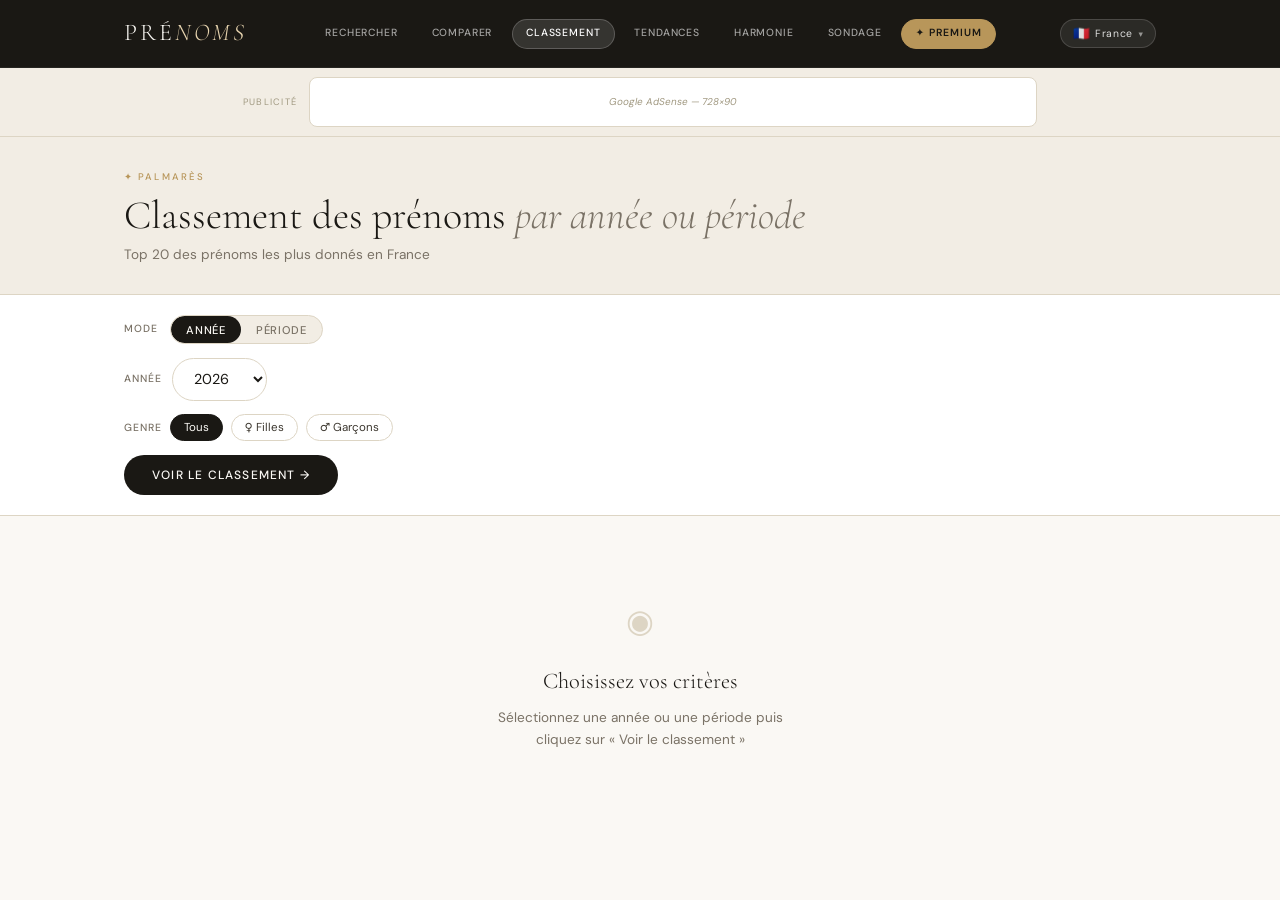
==== commit d73ad957: "Add files via upload" ====
--- a/classement.html
+++ b/classement.html
@@ -13,12 +13,12 @@
   <a class="logo" href="index.html">Pré<span>noms</span></a>
   <button class="nav-burger" onclick="toggleMenu()"><span></span><span></span><span></span></button>
   <div class="nav-links" id="navLinks">
-    <a class="nav-link" href="recherche.html">Rechercher</a>
-    <a class="nav-link" href="comparer.html">Comparer</a>
-    <a class="nav-link active" href="classement.html">Classement</a>
-    <a class="nav-link" href="tendances.html">Tendances</a>
-    <a class="nav-link" href="harmonie.html">Harmonie</a>
-    <a class="nav-link" href="sondage.html">Sondage</a>
+    <a class="nav-link" href="recherche.html" data-i18n="rechercher">Rechercher</a>
+    <a class="nav-link" href="comparer.html" data-i18n="comparer">Comparer</a>
+    <a class="nav-link active" href="classement.html" data-i18n="classement">Classement</a>
+    <a class="nav-link" href="tendances.html" data-i18n="tendances">Tendances</a>
+    <a class="nav-link" href="harmonie.html" data-i18n="harmonie">Harmonie</a>
+    <a class="nav-link" href="sondage.html" data-i18n="sondage">Sondage</a>
     <a class="nav-link nav-premium" href="premium.html">✦ Premium</a>
   </div>
 </div></nav>
@@ -72,6 +72,7 @@
   </div>
 </div>
 
+<script src="i18n.js"></script>
 <script src="app.js"></script>
 <script>
 let mode = 'annee', genre = 'all';
@@ -121,7 +122,7 @@
   const genreLabel = genre === 'f' ? 'féminins uniquement' : genre === 'm' ? 'masculins uniquement' : 'mixte (filles et garçons)';
 
   try {
-    const data = await callClaude(`TOP 20 des prénoms ${genreLabel} en France pour ${from === to ? 'l\'année ' + from : 'la période ' + from + '–' + to}. Nous sommes en ${new Date().getFullYear()}, utilise les données les plus récentes disponibles. UNIQUEMENT JSON sans markdown:
+    const data = await callClaude(`${getLangInstruction()} TOP 20 des prénoms ${genreLabel} pour ${from === to ? 'l\'année ' + from : 'la période ' + from + '–' + to} dans le pays sélectionné. Nous sommes en ${new Date().getFullYear()}. UNIQUEMENT JSON sans markdown:
 {"periode":"${periodLabel}","prenoms":[{"rang":1,"prenom":"Nom","genre":"féminin|masculin","origine":"ex:latin","naissances":8500,"tendance":"montant|stable|déclinant","variation":0}]}
 Exactement 20 entrées. variation = évolution rang vs période précédente (positif=progression, négatif=recul). Sois historiquement réaliste.`, 2000);
     renderClassement(data, periodLabel);
--- a/styles.css
+++ b/styles.css
@@ -715,3 +715,54 @@
   .hero-cta { flex-direction: column; align-items: center; }
   .btn-primary, .btn-ghost { width: 100%; text-align: center; }
 }
+
+/* ══════════════════════════════════════
+   SÉLECTEUR PAYS / LANGUE
+══════════════════════════════════════ */
+.pays-selector { position: relative; flex-shrink: 0; }
+.pays-btn {
+  display: flex; align-items: center; gap: .35rem;
+  background: rgba(255,255,255,.08); border: 1px solid rgba(255,255,255,.15);
+  border-radius: var(--radius-pill); padding: .3rem .75rem;
+  color: rgba(255,255,255,.85); cursor: pointer; font-family: var(--font-sans);
+  transition: var(--trans); white-space: nowrap;
+}
+.pays-btn:hover { background: rgba(255,255,255,.15); border-color: rgba(255,255,255,.3); }
+.pays-dropdown {
+  position: absolute; top: calc(100% + .5rem); right: 0;
+  background: var(--ink); border: 1px solid rgba(255,255,255,.12);
+  border-radius: var(--radius); min-width: 200px;
+  box-shadow: 0 8px 32px rgba(0,0,0,.4); z-index: 500;
+  overflow: hidden;
+}
+.pays-select-list {
+  width: 100%; background: transparent; border: none; outline: none;
+  color: rgba(255,255,255,.85); font-family: var(--font-sans); font-size: .82rem;
+  padding: .25rem 0; cursor: pointer;
+}
+.pays-select-list option {
+  background: #1a1814; color: rgba(255,255,255,.85); padding: .3rem .75rem;
+}
+.pays-select-list option:checked { background: var(--gold); color: var(--ink); }
+
+/* ══════════════════════════════════════
+   TRENDING COMPACT (HOME)
+══════════════════════════════════════ */
+.trending-compact { margin-top: 1.5rem; padding-top: 1.5rem; border-top: 1px solid var(--border); }
+.trending-row { display: flex; gap: 1.5rem; flex-wrap: wrap; }
+.trending-group { display: flex; align-items: center; gap: .5rem; flex-wrap: wrap; }
+.tlink {
+  font-size: .8rem; color: var(--ink-2); padding: .2rem .6rem;
+  border: 1px solid var(--border); border-radius: var(--radius-pill);
+  transition: var(--trans); white-space: nowrap;
+}
+.tlink:hover { border-color: var(--gold); color: var(--gold-deep); }
+
+/* ══════════════════════════════════════
+   HERO SEARCH (HOME)
+══════════════════════════════════════ */
+.hero .search-input { background: rgba(255,255,255,.08); color: var(--cream); border-color: rgba(255,255,255,.2); }
+.hero .search-input::placeholder { color: rgba(255,255,255,.4); }
+.hero .search-input:focus { border-color: var(--gold); background: rgba(255,255,255,.12); }
+.hero .qtag { background: rgba(255,255,255,.08); color: rgba(255,255,255,.7); border-color: rgba(255,255,255,.15); }
+.hero .qtag:hover { background: rgba(255,255,255,.15); color: var(--cream); border-color: rgba(255,255,255,.3); }
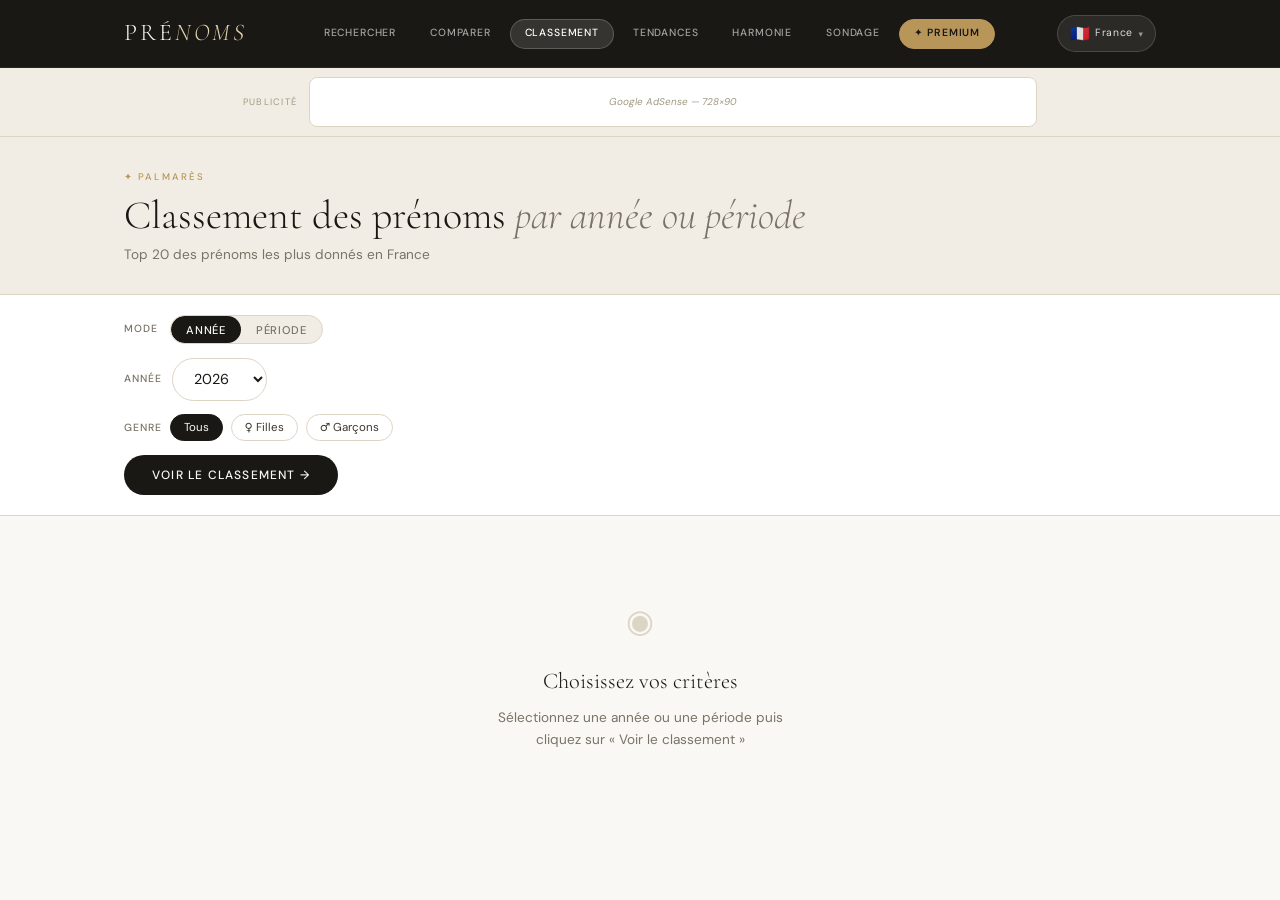
==== commit 1b9adb86: "Add files via upload" ====
--- a/classement.html
+++ b/classement.html
@@ -21,6 +21,17 @@
     <a class="nav-link" href="sondage.html" data-i18n="sondage">Sondage</a>
     <a class="nav-link nav-premium" href="premium.html">✦ Premium</a>
   </div>
+  <details class="pays-selector" id="paysSelector">
+    <summary class="pays-btn">
+      <span id="pays-flag">🇫🇷</span>
+      <span id="pays-nom" style="font-size:.65rem;letter-spacing:.06em">France</span>
+      <span class="pays-chevron">▾</span>
+    </summary>
+    <div class="pays-dropdown" id="paysDropdown">
+      <p style="font-size:.6rem;letter-spacing:.1em;text-transform:uppercase;color:rgba(255,255,255,.4);padding:.5rem .75rem .25rem;font-weight:500">Pays / Langue</p>
+      <div id="paysSelectList"></div>
+    </div>
+  </details>
 </div></nav>
 
 <div class="ad-banner"><span class="ad-label">Publicité</span><div class="ad-slot ad-slot-728">Google AdSense — 728×90</div></div>
--- a/styles.css
+++ b/styles.css
@@ -220,10 +220,15 @@
   overflow: hidden; box-shadow: var(--shadow);
 }
 .search-input {
-  flex: 1; border: none; outline: none; background: transparent;
+  flex: 1; border: none; outline: none; background: var(--white);
   padding: .85rem 1.4rem; font-family: var(--font-sans); font-size: .95rem; color: var(--ink);
 }
 .search-input::placeholder { color: var(--ink-4); }
+/* Dans le hero uniquement : fond semi-transparent, texte clair */
+.hero .search-bar-wrap { background: rgba(255,255,255,.1); border-color: rgba(255,255,255,.2); }
+.hero .search-input { background: transparent; color: var(--cream); }
+.hero .search-input::placeholder { color: rgba(255,255,255,.45); }
+.hero .search-input:focus { background: rgba(255,255,255,.08); }
 .search-btn {
   background: var(--ink); color: var(--cream); border: none;
   padding: .85rem 1.6rem; font-family: var(--font-sans);
@@ -720,14 +725,18 @@
    SÉLECTEUR PAYS / LANGUE
 ══════════════════════════════════════ */
 .pays-selector { position: relative; flex-shrink: 0; }
-.pays-btn {
-  display: flex; align-items: center; gap: .35rem;
+.pays-selector summary.pays-btn {
+  display: flex; align-items: center; gap: .35rem; list-style: none;
   background: rgba(255,255,255,.08); border: 1px solid rgba(255,255,255,.15);
   border-radius: var(--radius-pill); padding: .3rem .75rem;
   color: rgba(255,255,255,.85); cursor: pointer; font-family: var(--font-sans);
-  transition: var(--trans); white-space: nowrap;
-}
-.pays-btn:hover { background: rgba(255,255,255,.15); border-color: rgba(255,255,255,.3); }
+  transition: var(--trans); white-space: nowrap; user-select: none;
+}
+.pays-selector summary.pays-btn::-webkit-details-marker { display: none; }
+.pays-selector[open] summary.pays-btn { background: rgba(255,255,255,.15); border-color: rgba(255,255,255,.3); }
+.pays-selector summary.pays-btn:hover { background: rgba(255,255,255,.15); border-color: rgba(255,255,255,.3); }
+.pays-chevron { font-size:.55rem; opacity:.6; transition: transform .2s; }
+.pays-selector[open] .pays-chevron { transform: rotate(180deg); }
 .pays-dropdown {
   position: absolute; top: calc(100% + .5rem); right: 0;
   background: var(--ink); border: 1px solid rgba(255,255,255,.12);
@@ -735,15 +744,18 @@
   box-shadow: 0 8px 32px rgba(0,0,0,.4); z-index: 500;
   overflow: hidden;
 }
-.pays-select-list {
-  width: 100%; background: transparent; border: none; outline: none;
-  color: rgba(255,255,255,.85); font-family: var(--font-sans); font-size: .82rem;
-  padding: .25rem 0; cursor: pointer;
-}
-.pays-select-list option {
-  background: #1a1814; color: rgba(255,255,255,.85); padding: .3rem .75rem;
-}
-.pays-select-list option:checked { background: var(--gold); color: var(--ink); }
+.pays-list {
+  max-height: 220px; overflow-y: auto; padding: .25rem 0;
+}
+.pays-list-item {
+  display: block; width: 100%; text-align: left;
+  background: transparent; border: none; outline: none;
+  color: rgba(255,255,255,.8); font-family: var(--font-sans); font-size: .82rem;
+  padding: .4rem .85rem; cursor: pointer; transition: background .15s;
+  white-space: nowrap;
+}
+.pays-list-item:hover { background: rgba(255,255,255,.1); color: var(--cream); }
+.pays-list-item.active { background: rgba(var(--gold-rgb, 184,150,90),.2); color: var(--gold-l); font-weight: 500; }
 
 /* ══════════════════════════════════════
    TRENDING COMPACT (HOME)
@@ -759,10 +771,7 @@
 .tlink:hover { border-color: var(--gold); color: var(--gold-deep); }
 
 /* ══════════════════════════════════════
-   HERO SEARCH (HOME)
-══════════════════════════════════════ */
-.hero .search-input { background: rgba(255,255,255,.08); color: var(--cream); border-color: rgba(255,255,255,.2); }
-.hero .search-input::placeholder { color: rgba(255,255,255,.4); }
-.hero .search-input:focus { border-color: var(--gold); background: rgba(255,255,255,.12); }
+   HERO QUICK TAGS
+══════════════════════════════════════ */
 .hero .qtag { background: rgba(255,255,255,.08); color: rgba(255,255,255,.7); border-color: rgba(255,255,255,.15); }
 .hero .qtag:hover { background: rgba(255,255,255,.15); color: var(--cream); border-color: rgba(255,255,255,.3); }
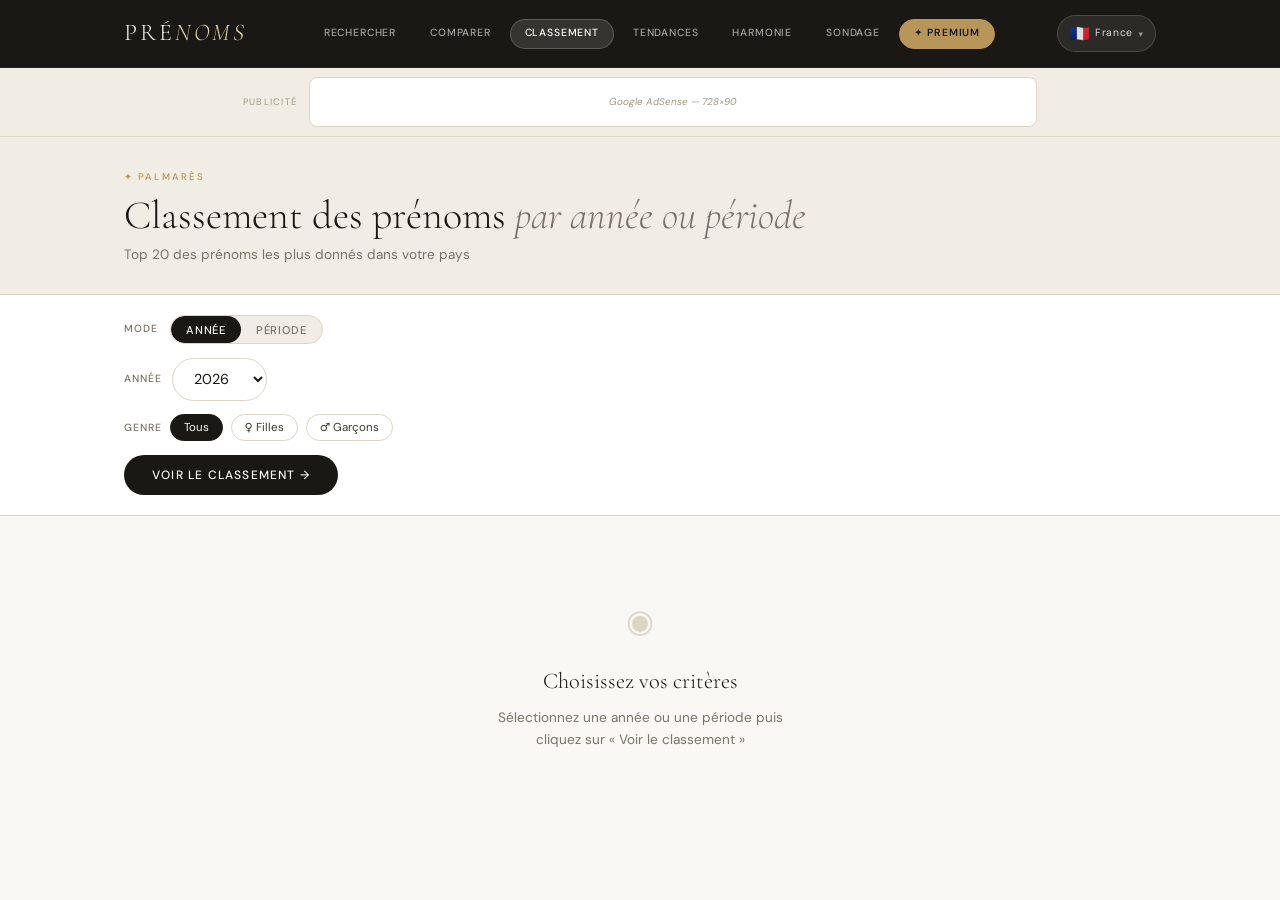
==== commit ffb455c6: "Add files via upload" ====
--- a/classement.html
+++ b/classement.html
@@ -19,7 +19,7 @@
     <a class="nav-link" href="tendances.html" data-i18n="tendances">Tendances</a>
     <a class="nav-link" href="harmonie.html" data-i18n="harmonie">Harmonie</a>
     <a class="nav-link" href="sondage.html" data-i18n="sondage">Sondage</a>
-    <a class="nav-link nav-premium" href="premium.html">✦ Premium</a>
+    <a class="nav-link nav-premium" href="premium.html" data-i18n="premium">✦ Premium</a>
   </div>
   <details class="pays-selector" id="paysSelector">
     <summary class="pays-btn">
@@ -38,9 +38,9 @@
 
 <div class="page-header"><div class="container">
   <div>
-    <p class="page-tag">✦ Palmarès</p>
-    <h1 class="page-title">Classement des prénoms <em>par année ou période</em></h1>
-    <p class="page-sub">Top 20 des prénoms les plus donnés en France</p>
+    <p class="page-tag" data-i18n="page_tag_classement">✦ Palmarès</p>
+    <h1 class="page-title" data-i18n="page_title_classement">Classement des prénoms <em>par année ou période</em></h1>
+    <p class="page-sub" data-i18n="page_sub_classement">Top 20 des prénoms les plus donnés en France</p>
   </div>
 </div></div>
 
@@ -50,8 +50,8 @@
       <div style="display:flex;gap:.75rem;flex-wrap:wrap;align-items:center">
         <span style="font-size:.65rem;letter-spacing:.1em;text-transform:uppercase;color:var(--ink-3);font-weight:500">Mode</span>
         <div class="seg-ctrl">
-          <button class="seg-btn active" id="modeA" onclick="setMode('annee')">Année</button>
-          <button class="seg-btn" id="modeP" onclick="setMode('periode')">Période</button>
+          <button class="seg-btn active" id="modeA" onclick="setMode('annee')" data-i18n="annee_label">Année</button>
+          <button class="seg-btn" id="modeP" onclick="setMode('periode')" data-i18n="periode_label">Période</button>
         </div>
       </div>
       <div id="anneeRow" style="display:flex;gap:.6rem;align-items:center;flex-wrap:wrap">
@@ -70,7 +70,7 @@
         <button class="qtag" id="gF" onclick="setGenre('f')">♀ Filles</button>
         <button class="qtag" id="gM" onclick="setGenre('m')">♂ Garçons</button>
       </div>
-      <div><button class="btn-ink" id="goBtn" onclick="doClassement()">Voir le classement →</button></div>
+      <div><button class="btn-ink" id="goBtn" onclick="doClassement()" data-i18n="voir_btn">Voir le classement →</button></div>
     </div>
   </div>
 </div>
@@ -117,7 +117,7 @@
 
 async function doClassement() {
   const btn = document.getElementById('goBtn');
-  btn.disabled = true; btn.textContent = 'Chargement…';
+  btn.disabled = true; btn.textContent = (typeof t!=='undefined'?t('chargement_btn'):'Chargement…');
   const area = document.getElementById('mainArea');
   showLoading(area, 'Génération du classement en cours…');
 
@@ -138,7 +138,7 @@
 Exactement 20 entrées. variation = évolution rang vs période précédente (positif=progression, négatif=recul). Sois historiquement réaliste.`, 2000);
     renderClassement(data, periodLabel);
   } catch(e) { showError(area); }
-  btn.disabled = false; btn.textContent = 'Voir le classement →';
+  btn.disabled = false; btn.textContent = (typeof t!=='undefined'?t('voir_btn'):'Voir le classement →');
 }
 
 function renderClassement(data, label) {
@@ -179,6 +179,10 @@
   </div>
   <div style="margin-top:1.25rem">${gateHTML('✦ Rapport Premium', 'Historique complet depuis 1900, analyse décennale, PDF à télécharger.')}</div>`;
 }
+// Traduire la nav au changement de pays
+window.addEventListener('paysChanged', function() {
+  if (typeof applyTranslations === 'function') applyTranslations();
+});
 </script>
 </body>
 </html>
--- a/styles.css
+++ b/styles.css
@@ -745,17 +745,18 @@
   overflow: hidden;
 }
 .pays-list {
-  max-height: 220px; overflow-y: auto; padding: .25rem 0;
+  max-height: 240px; overflow-y: auto; padding: .25rem 0;
+  display: block; width: 100%;
 }
 .pays-list-item {
   display: block; width: 100%; text-align: left;
   background: transparent; border: none; outline: none;
-  color: rgba(255,255,255,.8); font-family: var(--font-sans); font-size: .82rem;
-  padding: .4rem .85rem; cursor: pointer; transition: background .15s;
-  white-space: nowrap;
-}
-.pays-list-item:hover { background: rgba(255,255,255,.1); color: var(--cream); }
-.pays-list-item.active { background: rgba(var(--gold-rgb, 184,150,90),.2); color: var(--gold-l); font-weight: 500; }
+  color: rgba(255,255,255,.85); font-family: var(--font-sans); font-size: .82rem;
+  padding: .45rem .85rem; cursor: pointer; transition: background .15s;
+  white-space: nowrap; box-sizing: border-box;
+}
+.pays-list-item:hover { background: rgba(255,255,255,.12); color: #fff; }
+.pays-list-item.active { color: #c8a84b; font-weight: 500; }
 
 /* ══════════════════════════════════════
    TRENDING COMPACT (HOME)
